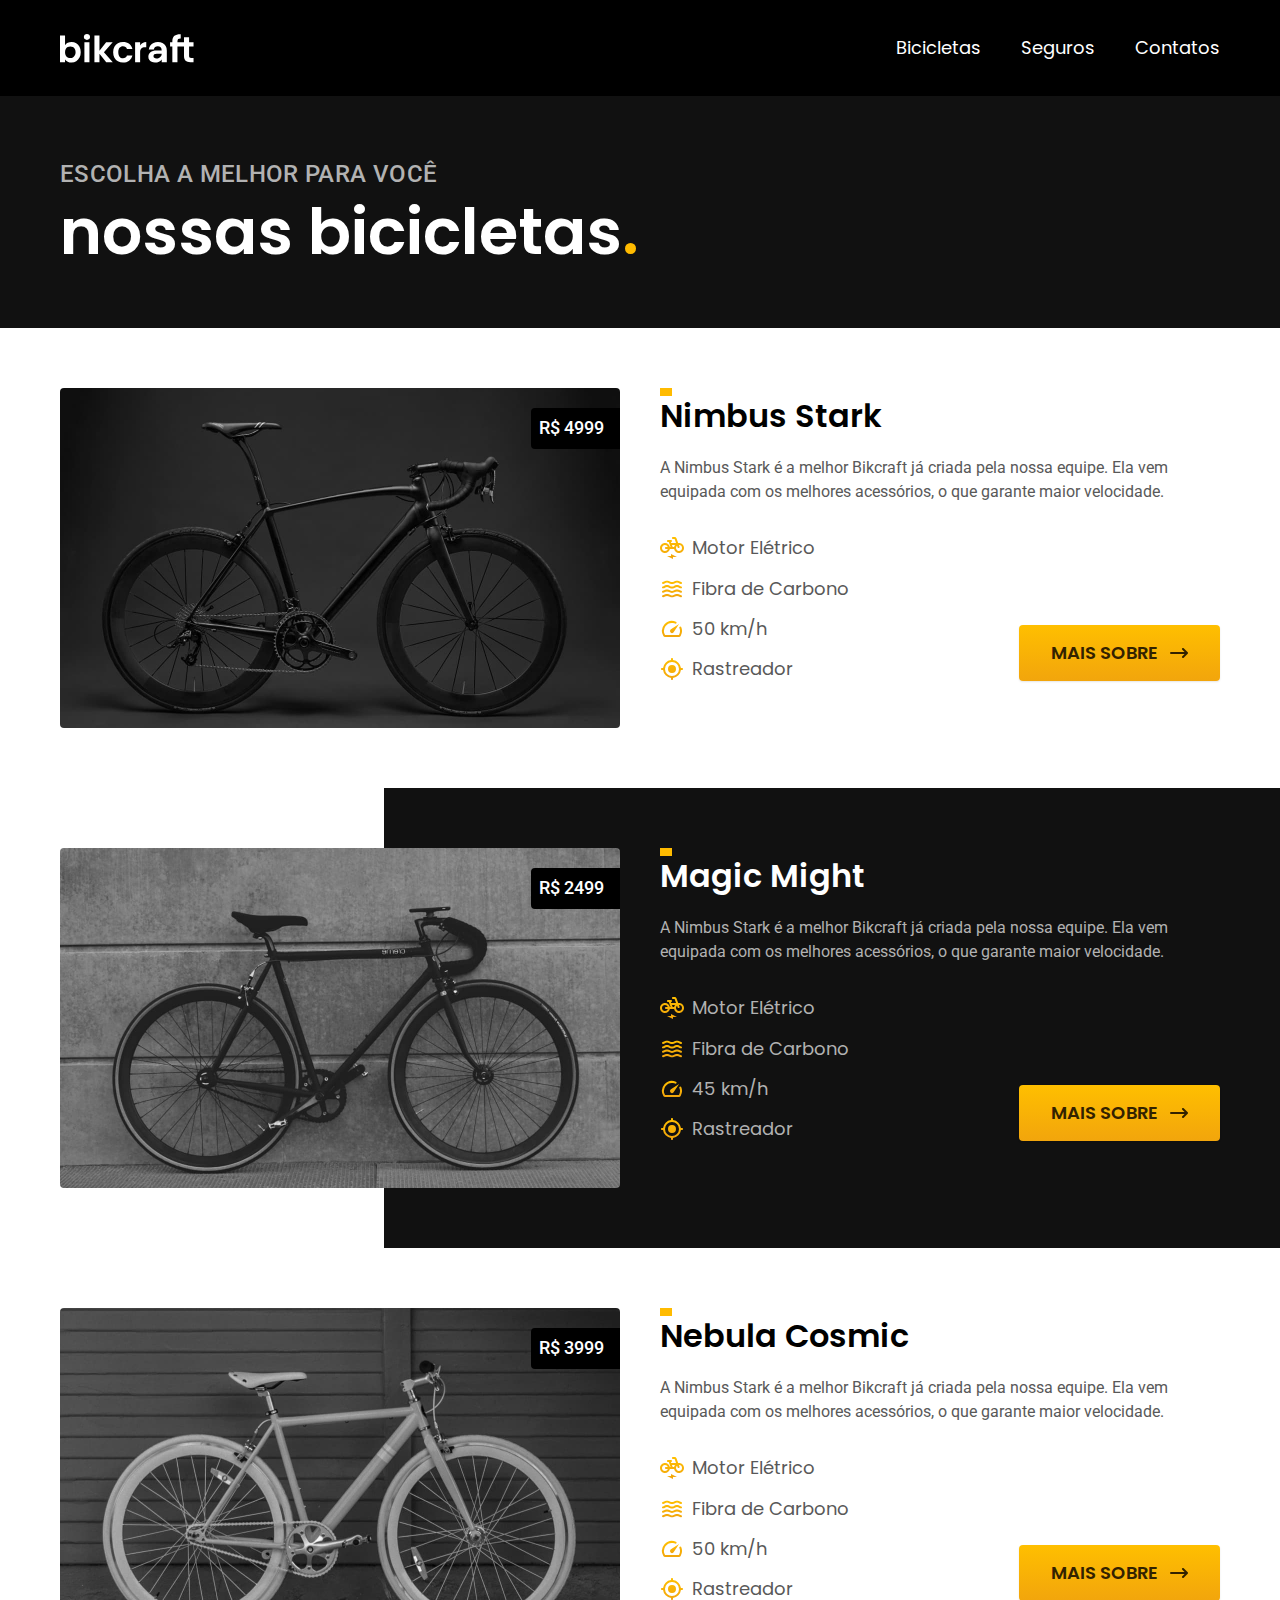
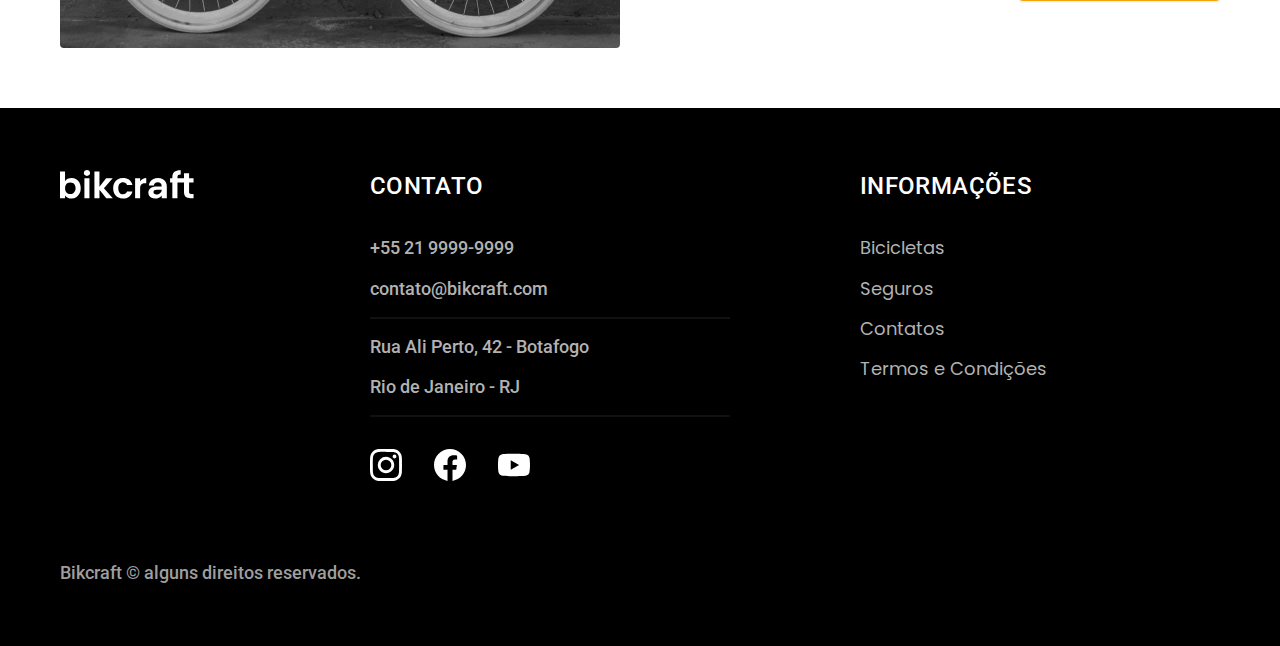
==== bicycles.html @ e1c32861 "feat: add bicycles page" ====
<!DOCTYPE html>
<html lang="pt-br">

<head>
  <meta charset="UTF-8">
  <meta name="viewport" content="width=device-width, initial-scale=1.0">

  <title>Bicicletas | Bikcraft</title>
  <meta name="description" content="Bicicletas">

  <link rel="stylesheet" href="./css/style.css">

  <link rel="preconnect" href="https://fonts.googleapis.com">
  <link rel="preconnect" href="https://fonts.gstatic.com" crossorigin>
  <link href="https://fonts.googleapis.com/css2?family=Merriweather:ital,wght@1,900&family=Poppins:wght@400;600&family=Roboto:wght@400;500&display=swap" rel="stylesheet">
</head>

<body id="bicycles">
  <header class="header-bg">
    <div class="header container">
      <a href="#"><img src="./img/bikcraft.svg" alt="Bikcraft"></a>

      <nav aria-label="primaria">
        <ul class="header-menu font-1-m  c-white">
          <li><a href="./bicycles.html">Bicicletas</a></li>
          <li><a href="./insurance.html">Seguros</a></li>
          <li><a href="./contact.html">Contatos</a></li>
        </ul>
      </nav>
    </div>
  </header>

  <main>
    <div class="title-bg">
      <div class="title container">
        <p class="font-2-l-b c-gray-5">Escolha a melhor para você</p>
        <h1 class="font-1-xxl c-white">nossas bicicletas<span class="c-yellow-1">.</span></h1>
      </div>
    </div>

    <div class="bicycles container">
      <div class="bicycles-img">
        <img src="./img/bicicletas/nimbus.jpg" alt="Bicicleta preta">
        <span class="font-2-m c-white">R$ 4999</span>
      </div>
      <div class="bicycles-content">
        <h2 class="font-1-xl">Nimbus Stark</h2>
        <p class="font-2-s c-gray-8">A Nimbus Stark é a melhor Bikcraft já criada pela nossa equipe. Ela vem equipada com os melhores acessórios, o que garante maior velocidade.
        </p>
        <ul class="font-1-m c-gray-8">
          <li>
            <img src="./img/icones/eletrica.svg" alt="">
            Motor Elétrico
          </li>

          <li>
            <img src="./img/icones/carbono.svg" alt="">
            Fibra de Carbono
          </li>

          <li>
            <img src="./img/icones/velocidade.svg" alt="">
            50 km/h
          </li>

          <li>
            <img src="./img/icones/rastreador.svg" alt="">
            Rastreador
          </li>
        </ul>
        <a class="button arrow" href="./bicycles/nimbus.html">Mais sobre</a>
      </div>
    </div>

    <div class="bicycles-bg">
      <div class="bicycles container">
        <div class="bicycles-img">
          <img src="./img/bicicletas/magic.jpg" alt="Bicicleta preta">
          <span class="font-2-m c-white">R$ 2499</span>
        </div>
        <div class="bicycles-content">
          <h2 class="font-1-xl c-white">Magic Might</h2>
          <p class="font-2-s c-gray-5">A Nimbus Stark é a melhor Bikcraft já criada pela nossa equipe. Ela vem equipada com os melhores acessórios, o que garante maior velocidade.
          </p>
          <ul class="font-1-m c-gray-5">
            <li>
              <img src="./img/icones/eletrica.svg" alt="">
              Motor Elétrico
            </li>

            <li>
              <img src="./img/icones/carbono.svg" alt="">
              Fibra de Carbono
            </li>

            <li>
              <img src="./img/icones/velocidade.svg" alt="">
              45 km/h
            </li>

            <li>
              <img src="./img/icones/rastreador.svg" alt="">
              Rastreador
            </li>
          </ul>
          <a class="button arrow" href="./bicycles/magic.html">Mais sobre</a>
        </div>
      </div>
    </div>

    <div class="bicycles container">
      <div class="bicycles-img">
        <img src="./img/bicicletas/nebula.jpg" alt="Bicicleta preta">
        <span class="font-2-m c-white">R$ 3999</span>
      </div>
      <div class="bicycles-content">
        <h2 class="font-1-xl">Nebula Cosmic</h2>
        <p class="font-2-s c-gray-8">A Nimbus Stark é a melhor Bikcraft já criada pela nossa equipe. Ela vem equipada com os melhores acessórios, o que garante maior velocidade.
        </p>
        <ul class="font-1-m c-gray-8">
          <li>
            <img src="./img/icones/eletrica.svg" alt="">
            Motor Elétrico
          </li>

          <li>
            <img src="./img/icones/carbono.svg" alt="">
            Fibra de Carbono
          </li>

          <li>
            <img src="./img/icones/velocidade.svg" alt="">
            50 km/h
          </li>

          <li>
            <img src="./img/icones/rastreador.svg" alt="">
            Rastreador
          </li>
        </ul>
        <a class="button arrow" href="./bicycles/nebula.html">Mais sobre</a>
      </div>
    </div>
  </main>

  <footer class=" footer-bg">
    <div class="footer container">
      <img src="./img/bikcraft.svg" alt="Bikcraft">
      <div class="footer-contact">
        <h3 class="font-2-l-b c-white">Contato</h3>
        <ul class="font-2-m c-gray-5">
          <li><a href="tel:+552199999999">+55 21 9999-9999</a></li>
          <li><a href="mailto:contato@bikcraft.com">contato@bikcraft.com</a></li>
          <li>Rua Ali Perto, 42 - Botafogo</li>
          <li>Rio de Janeiro - RJ</li>
        </ul>

        <div class="footer-social">
          <a href="./"><img src="./img/redes/instagram.svg" alt="Instagram"></a>
          <a href="./"><img src="./img/redes/facebook.svg" alt="Facebook"></a>
          <a href="./"><img src="./img/redes/youtube.svg" alt="Youtube"></a>
        </div>
      </div>

      <div class="footer-info">
        <h3 class="font-2-l-b c-white">Informações</h3>
        <nav>
          <ul class="font-1-m c-gray-5">
            <li><a href="./bicycles.html">Bicicletas</a></li>
            <li><a href="./insurance.html">Seguros</a></li>
            <li><a href="./contact.html">Contatos</a></li>
            <li><a href="./terms.html">Termos e Condições</a></li>
          </ul>
        </nav>
      </div>
      <p class="footer-copy font-2-m c-gray-6">Bikcraft © alguns direitos reservados.</p>
    </div>
  </footer>
</body>

</html>
---- css/style.css ----
@import "./global/global.css";
@import "./utilities/typography.css";
@import "./utilities/colors.css";

@import "./global/header.css";
@import "./global/footer.css";

@import "./utilities/components.css";

@import "./home/introduction.css";
@import "./home/technology.css";
@import "./home/partners.css";
@import "./home/testimony.css";

@import "./bicycles/list.css";
@import "./bicycles/bicycles.css";

@import "./insurance/insurance.css";

@import "./terms/terms.css";
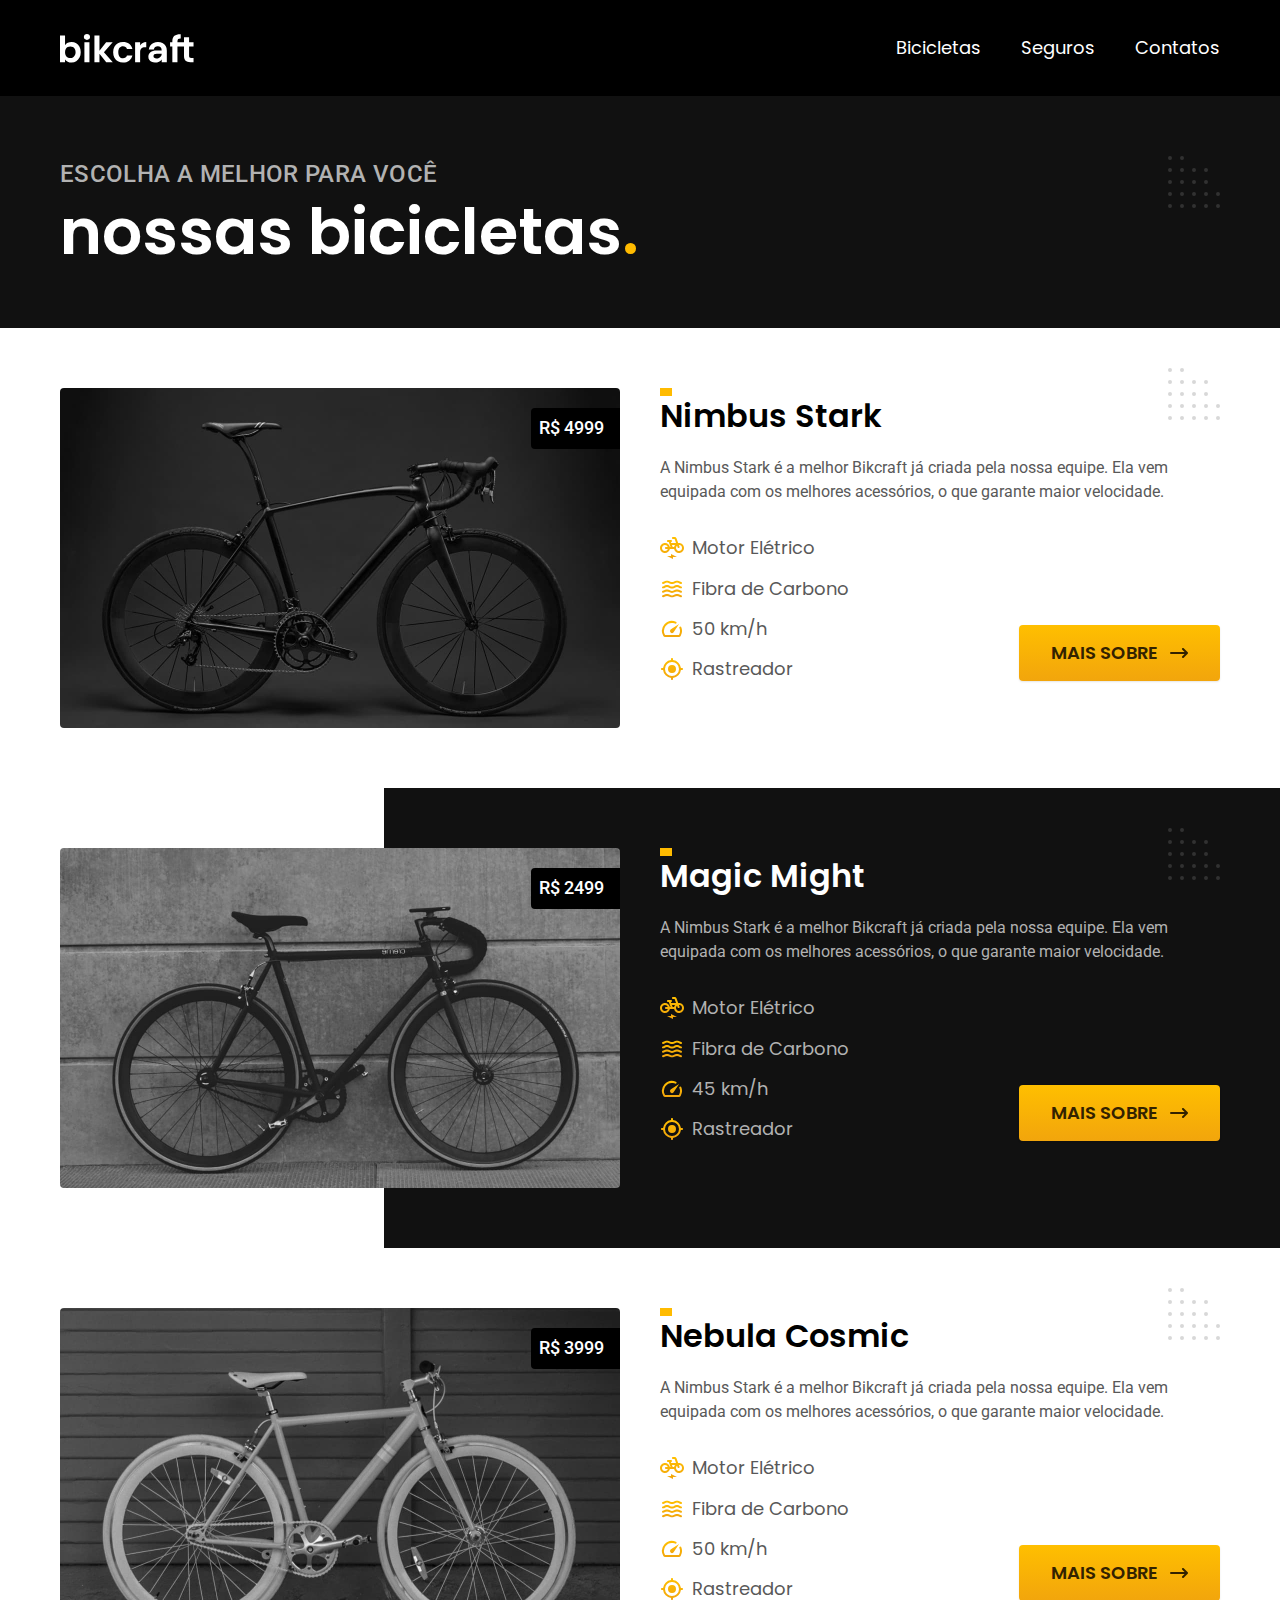
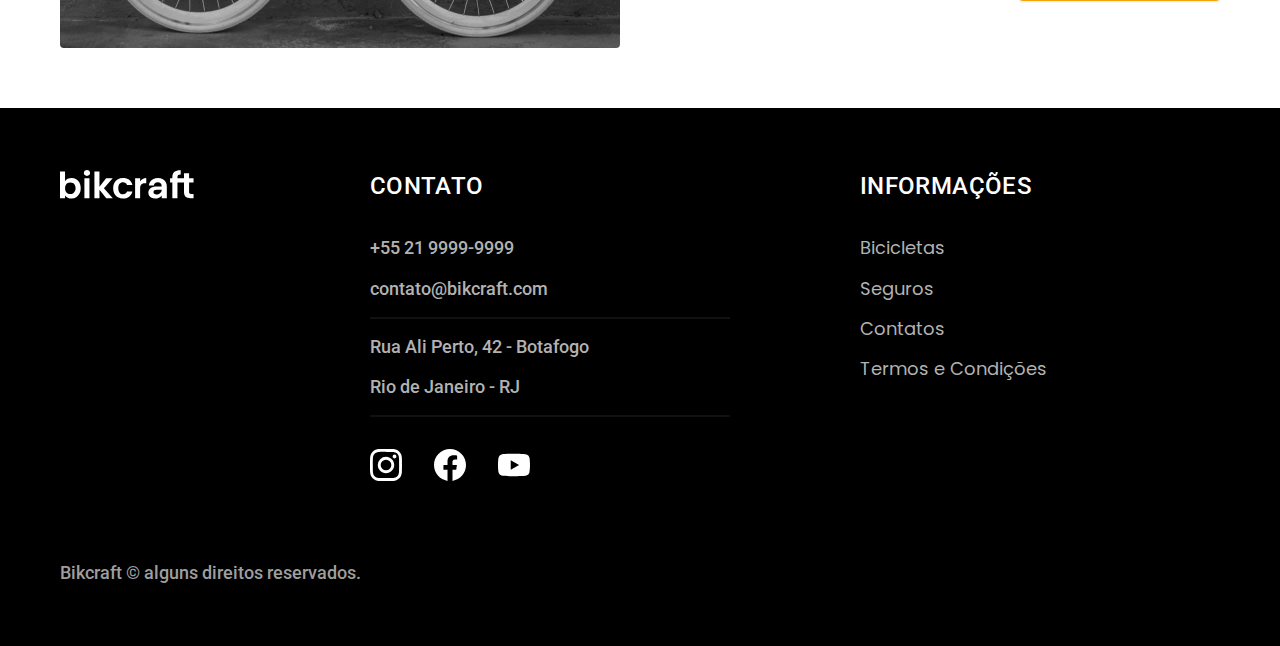
==== commit f8575964: "chore: add css preload" ====
--- a/bicycles.html
+++ b/bicycles.html
@@ -8,6 +8,7 @@
   <title>Bicicletas | Bikcraft</title>
   <meta name="description" content="Bicicletas">
 
+  <link rel="preload" href="./css/style.css" as="style">
   <link rel="stylesheet" href="./css/style.css">
 
   <link rel="preconnect" href="https://fonts.googleapis.com">
@@ -18,7 +19,7 @@
 <body id="bicycles">
   <header class="header-bg">
     <div class="header container">
-      <a href="#"><img src="./img/bikcraft.svg" alt="Bikcraft"></a>
+      <a href="./"><img src="./img/bikcraft.svg" alt="Bikcraft"></a>
 
       <nav aria-label="primaria">
         <ul class="header-menu font-1-m  c-white">
--- a/css/style.css
+++ b/css/style.css
@@ -6,6 +6,7 @@
 @import "./global/footer.css";
 
 @import "./utilities/components.css";
+@import "./utilities/form.css";
 
 @import "./home/introduction.css";
 @import "./home/technology.css";
@@ -15,6 +16,16 @@
 @import "./bicycles/list.css";
 @import "./bicycles/bicycles.css";
 
+@import "./bicycle/bicycle.css";
+@import "./bicycle/internal-insurance.css";
+
 @import "./insurance/insurance.css";
+@import "./insurance/benefits.css";
+@import "./insurance/questions.css";
+
+@import "./contact/contact.css";
+@import "./contact/stores.css";
+
+@import "./budget/budget.css";
 
 @import "./terms/terms.css";
--- a/css/style.css
+++ b/css/style.css
@@ -6,6 +6,7 @@
 @import "./global/footer.css";
 
 @import "./utilities/components.css";
+@import "./utilities/form.css";
 
 @import "./home/introduction.css";
 @import "./home/technology.css";
@@ -15,6 +16,16 @@
 @import "./bicycles/list.css";
 @import "./bicycles/bicycles.css";
 
+@import "./bicycle/bicycle.css";
+@import "./bicycle/internal-insurance.css";
+
 @import "./insurance/insurance.css";
+@import "./insurance/benefits.css";
+@import "./insurance/questions.css";
+
+@import "./contact/contact.css";
+@import "./contact/stores.css";
+
+@import "./budget/budget.css";
 
 @import "./terms/terms.css";
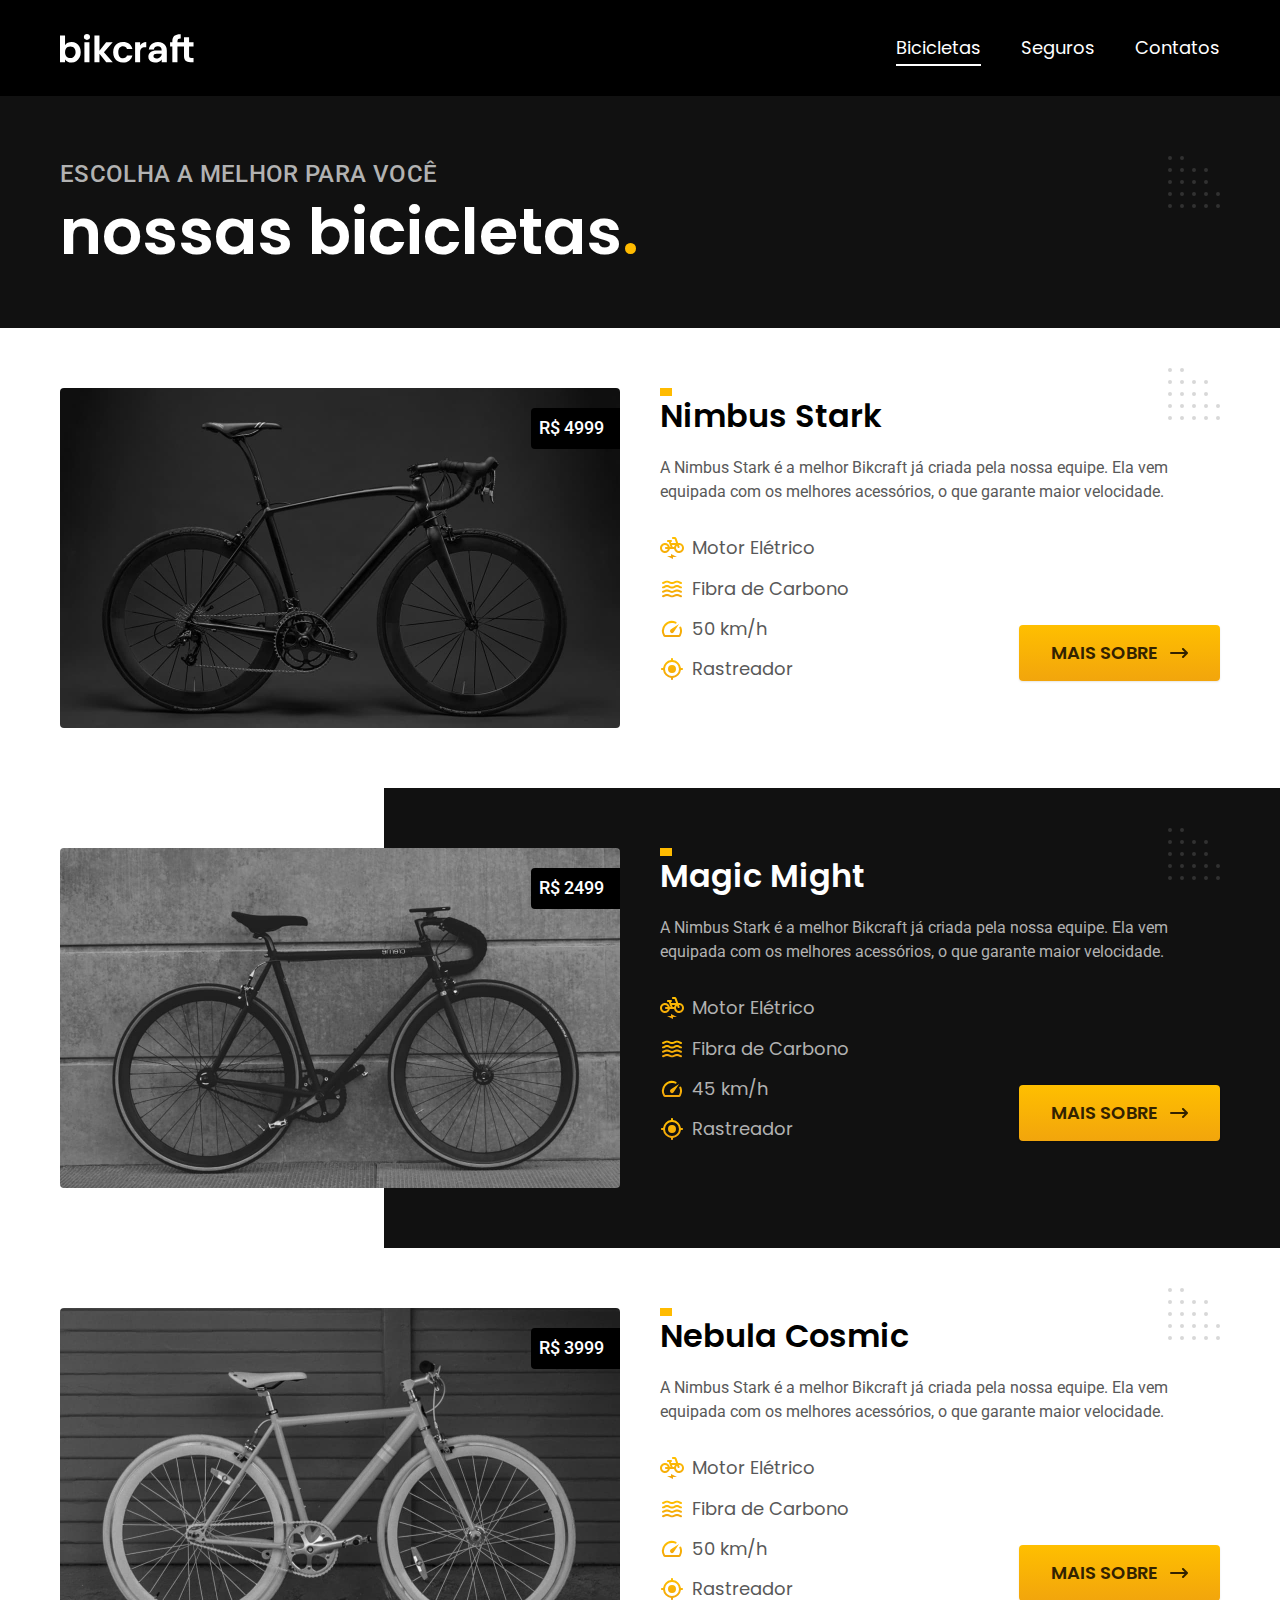
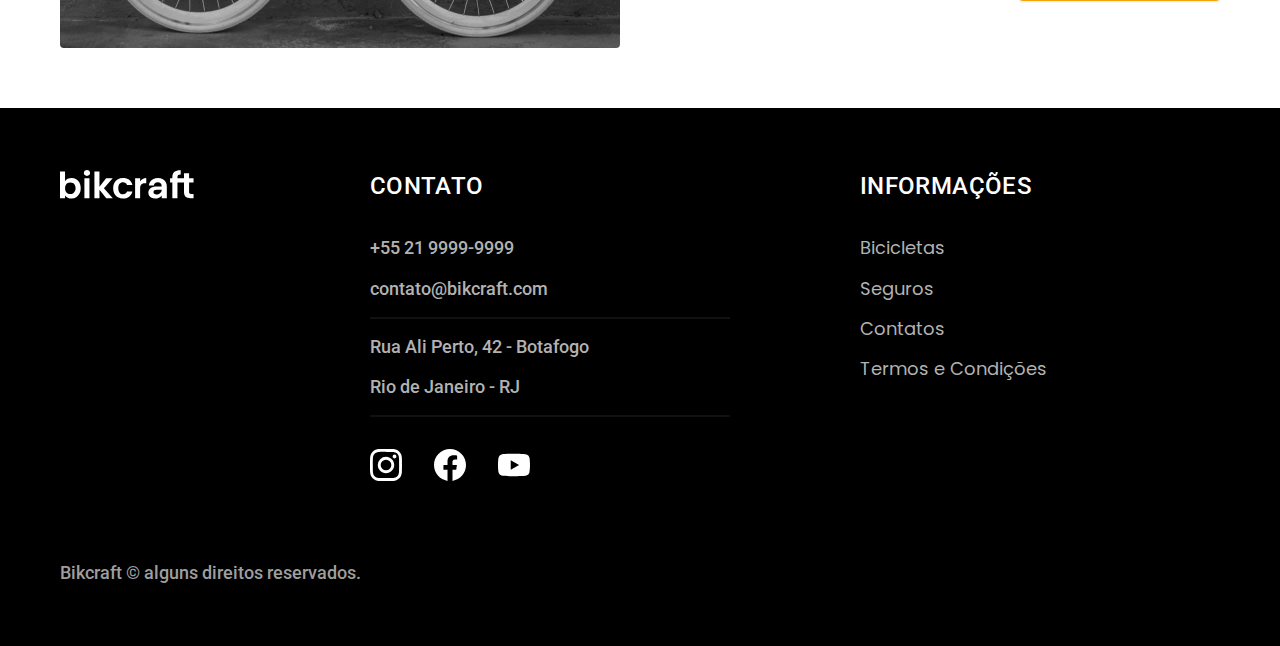
==== commit ff1f1f2a: "chore: add script src to all .html files" ====
--- a/bicycles.html
+++ b/bicycles.html
@@ -177,6 +177,8 @@
       <p class="footer-copy font-2-m c-gray-6">Bikcraft © alguns direitos reservados.</p>
     </div>
   </footer>
+
+  <script src="./js/script.js"></script>
 </body>
 
 </html>